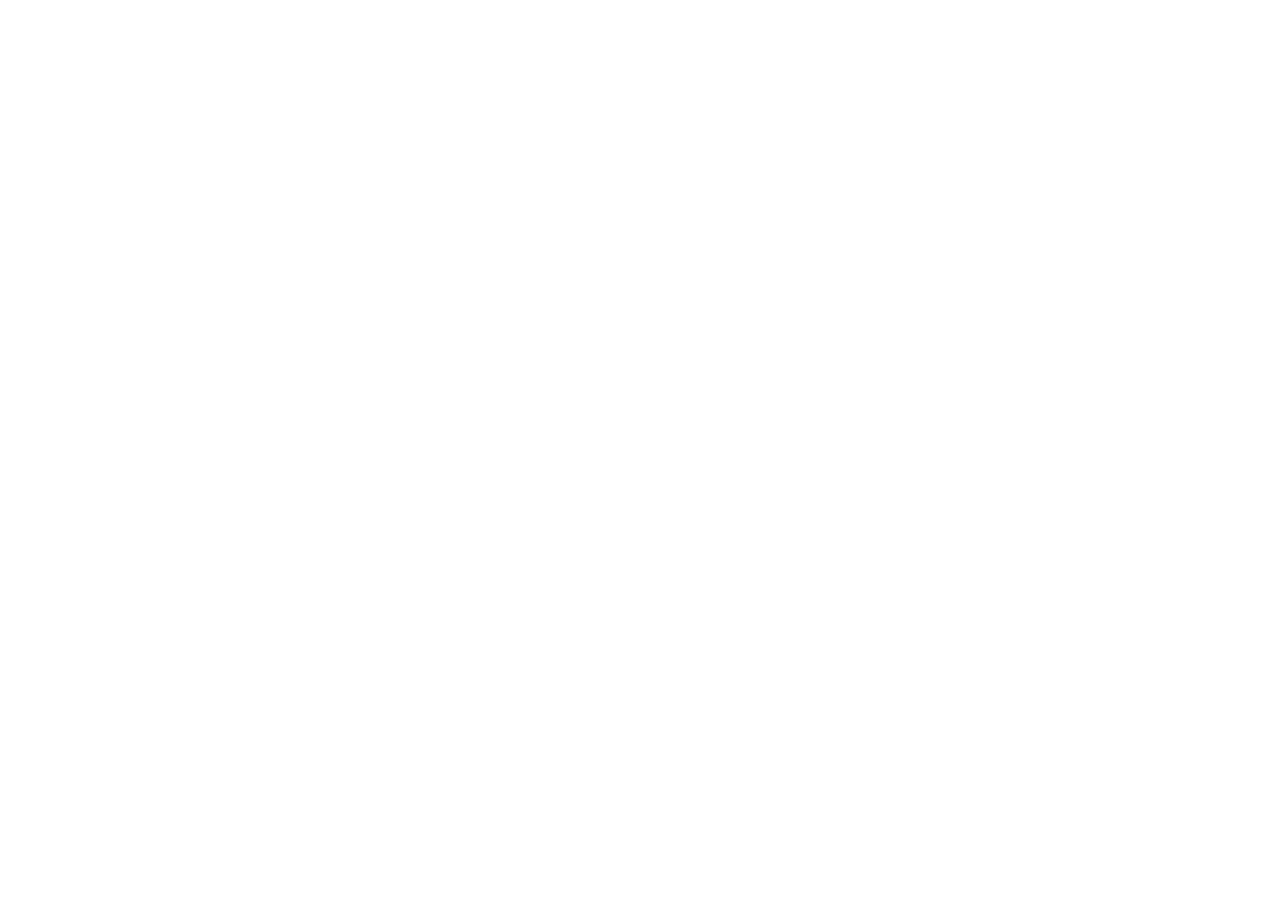
==== test.html @ 6d5f812e "first commit" ====
<!DOCTYPE html>
<html lang="en">
<head>
      <meta charset="UTF-8">
      <meta name="viewport" content="width=device-width, initial-scale=1.0">
      <title>home work</title>
</head>
<body>
      
</body>
</html>
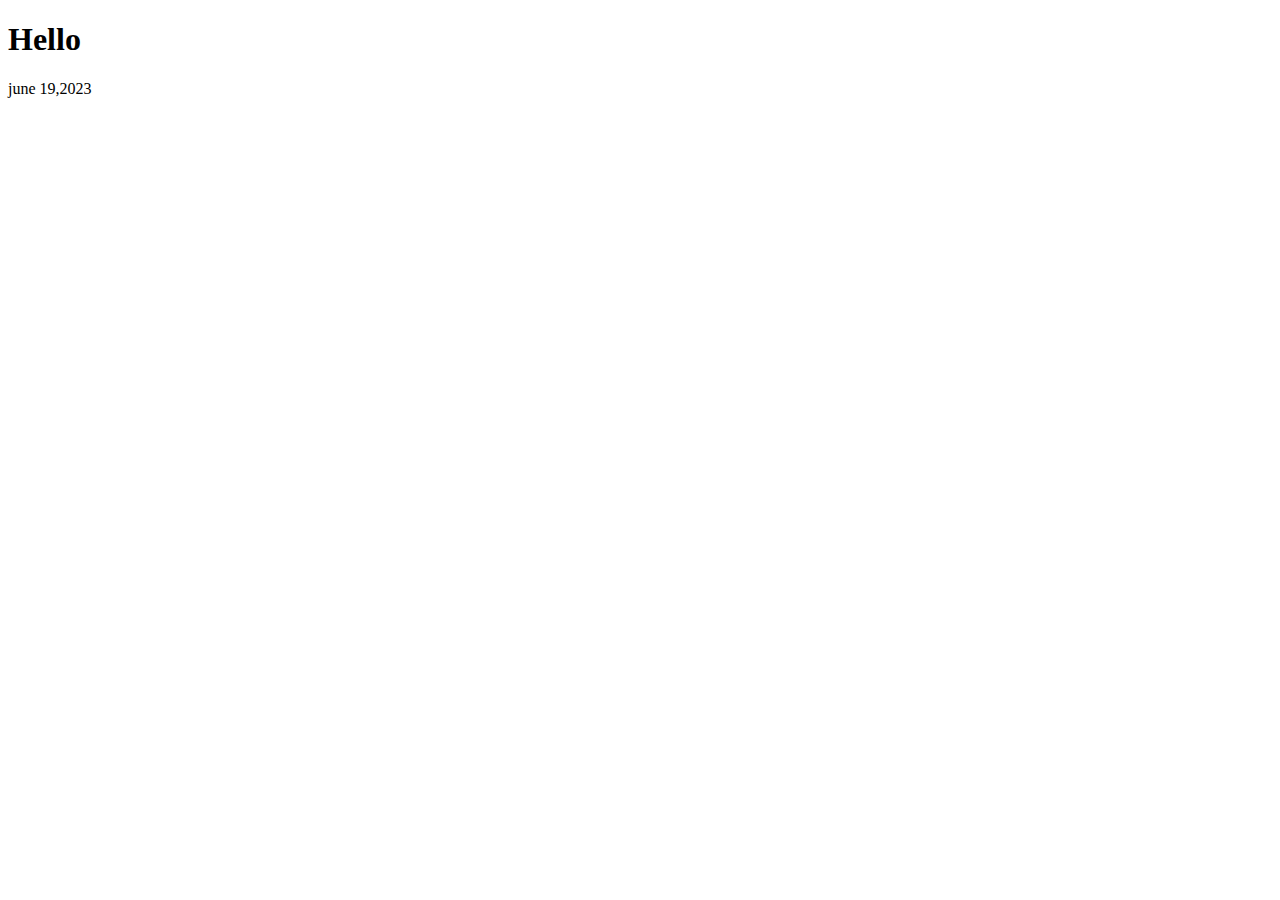
==== commit 2253da57: "this is the first tag" ====
--- a/test.html
+++ b/test.html
@@ -4,8 +4,11 @@
       <meta charset="UTF-8">
       <meta name="viewport" content="width=device-width, initial-scale=1.0">
       <title>home work</title>
+      <link rel="stylesheet" href="test.css">
 </head>
 <body>
+      <h1>Hello</h1>
+      <time datetime="2020-06-15">june 19,2023</time>
       
 </body>
 </html>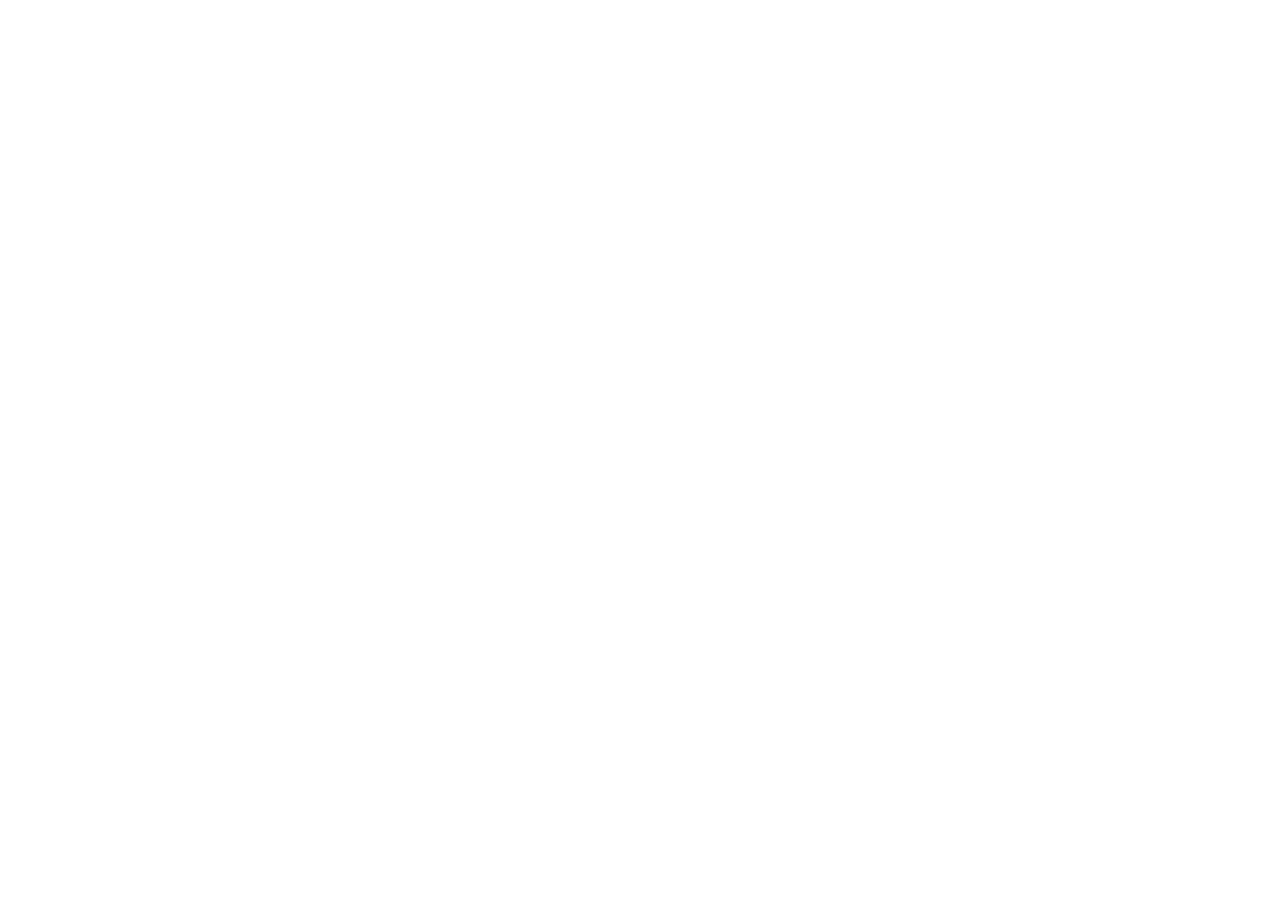
==== commit c0502b3e: "add favicon" ====
--- a/test.html
+++ b/test.html
@@ -3,12 +3,14 @@
 <head>
       <meta charset="UTF-8">
       <meta name="viewport" content="width=device-width, initial-scale=1.0">
-      <title>home work</title>
+      <title>Home work</title>
+      
+      <link rel="icon" type="image/png" sizes="32x32" href="icon/favicon.ico">
       <link rel="stylesheet" href="test.css">
 </head>
 <body>
-      <h1>Hello</h1>
-      <time datetime="2020-06-15">june 19,2023</time>
+     
+     
       
 </body>
-</html>+</html> --- a/test.css
+++ b/test.css
@@ -0,0 +1,9 @@
+*{
+      margin: 0;
+      padding: 0;
+}
+
+.manu-container{
+      background-color: ;
+}
+.manu .conten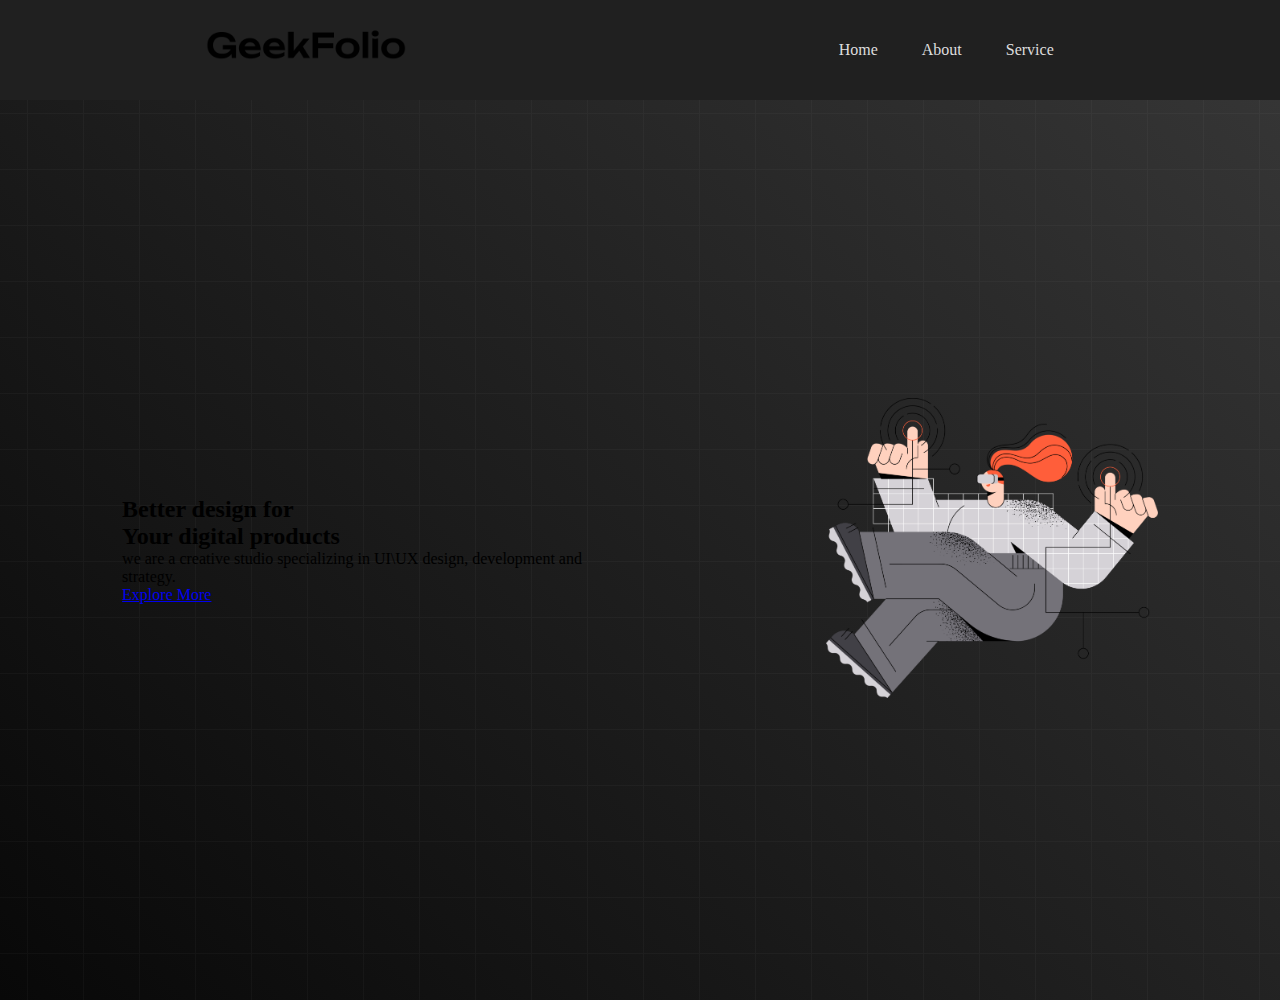
==== commit d8c38c6b: "added and design nav-bar and background img" ====
--- a/test.html
+++ b/test.html
@@ -4,11 +4,46 @@
       <meta charset="UTF-8">
       <meta name="viewport" content="width=device-width, initial-scale=1.0">
       <title>Home work</title>
-      
+
       <link rel="icon" type="image/png" sizes="32x32" href="icon/favicon.ico">
       <link rel="stylesheet" href="test.css">
 </head>
 <body>
+      <!-- header section  start form here  -->
+            <div class="nav">
+                  <div class="logo">
+                       <img class="logo-img" src="logo/logo-dark.png" alt=" geekfolio logo">
+
+                  </div>
+                  <div class="nav-bar">
+                        <ul>
+                              <li><a href="#">Home</a></li>
+                              <li><a href="#">About</a></li>
+                              <li><a href="#">Service</a></li>
+                        </ul>
+                  </div>
+            </div>
+      <!-- header section end here -->
+      <!-- start form the man menu -->
+      <div class="main">
+            <div class="left">
+                <h2>
+                  Better design for <br>
+                  Your digital products
+                </h2>
+                <p>
+                  we are a creative studio specializing in UI\UX design, development and <br>
+                  strategy.
+                </p>
+                <a href="#">Explore More</a>
+            </div>
+            <div class="right">
+                  <img class="banner-img" src="img/banner.png" alt="">
+            </div>
+      </div>
+
+
+      <!-- end form the man menu -->
      
      
       
--- a/test.css
+++ b/test.css
@@ -1,9 +1,70 @@
 *{
       margin: 0;
       padding: 0;
+      font-family: sans-serif  " Verdana, Geneva, Tahoma,";
 }
 
-.manu-container{
-      background-color: ;
+/* header section start form here */
+.header-container{
+      background-color: rgb(32, 32, 32);
+      padding: 20px;
+      color: white;
+      list-style: none;
+      display: flex;
+      align-items: center;
+      justify-content:space-around;
+      /* width: 100%;
+      height: 150px;
+      background-color: rgba(0, 0, 0, 0.671); */
+
 }
-.manu .conten+.nav{
+      background-color: rgb(32, 32, 32);
+      width: 100%;
+      height: 100px;
+      display: flex;
+      justify-content: space-around;
+      align-items: center;  
+   
+  
+      
+}
+.nav .logo .logo-img{
+      width: 200px;
+
+}
+
+.nav .nav-bar ul li{      
+      list-style-type: none;
+      display: inline-block;
+
+}
+.nav .nav-bar ul li a{
+      text-decoration: none;
+      padding: 10px 20px;
+      color: #ddd; 
+}
+.nav .nav-bar ul li a:hover{
+      background-color: rgba(29, 48, 61, 0.281);
+      color: lightskyblue;
+      border-radius: 5px;
+}
+ 
+/* header section end here */
+
+/* main content start form here */
+
+.main{
+      height: 100vh;
+      display: flex;
+      justify-content: space-around;
+      align-items: center;
+      background-image: url(img/background.png),linear-gradient(45deg,rgb(8, 8, 8),rgb(53, 53, 53));;
+
+}
+.main .right .banner-img{
+      height: 300px;
+}
+
+
+/* main content end form here */
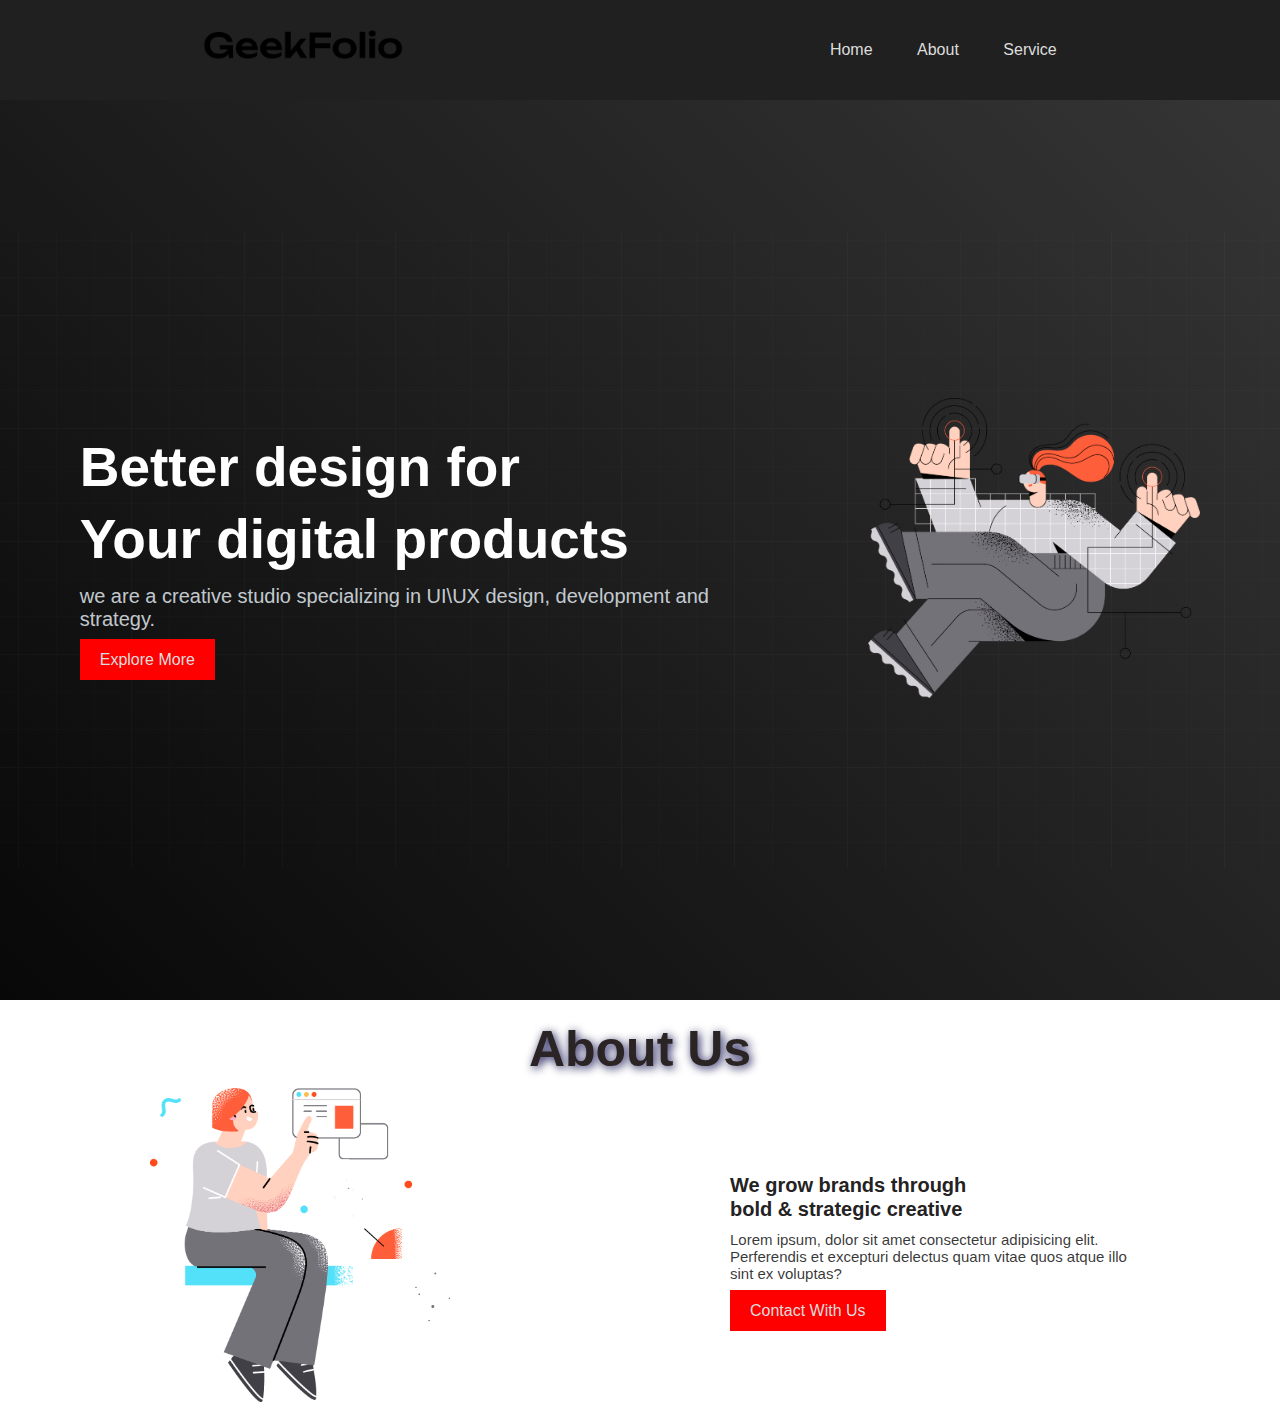
==== commit e4d1dcb1: "add about section andd some design" ====
--- a/test.html
+++ b/test.html
@@ -27,15 +27,15 @@
       <!-- start form the man menu -->
       <div class="main">
             <div class="left">
-                <h2>
+                <h2 class="title">
                   Better design for <br>
                   Your digital products
                 </h2>
-                <p>
+                <p class="description">
                   we are a creative studio specializing in UI\UX design, development and <br>
                   strategy.
                 </p>
-                <a href="#">Explore More</a>
+                <a class="btn" href="#">Explore More</a>
             </div>
             <div class="right">
                   <img class="banner-img" src="img/banner.png" alt="">
@@ -44,6 +44,25 @@
 
 
       <!-- end form the man menu -->
+      <!-- about section start form the here  -->
+      <h2 class="About-title">About Us</h2>
+      <div class="About-content">
+            <div class="image">
+                  <img class="section" src="img/section.png" alt="section image">
+            </div>
+            <div class="info">
+                  <h2 class="we-grow">We grow brands through <br>
+                        bold & strategic creative </h2>
+                        <p class="text">
+                             Lorem ipsum, dolor sit amet consectetur adipisicing elit. Perferendis et excepturi delectus quam vitae quos atque illo sint ex voluptas?
+                        </p>
+     
+                        <a class="btn conbtn" href="#"> Contact With Us</a>
+            </div>
+      </div>
+
+
+      <!-- about section end form the here  -->
      
      
       
--- a/test.css
+++ b/test.css
@@ -1,7 +1,7 @@
 *{
       margin: 0;
       padding: 0;
-      font-family: sans-serif  " Verdana, Geneva, Tahoma,";
+      font-family: sans-serif ;
 }
 
 /* header section start form here */
@@ -59,12 +59,80 @@
       display: flex;
       justify-content: space-around;
       align-items: center;
-      background-image: url(img/background.png),linear-gradient(45deg,rgb(8, 8, 8),rgb(53, 53, 53));;
+      background-image: url(img/background.png),linear-gradient(45deg,rgb(8, 8, 8),rgb(53, 53, 53));
+      background-repeat: no-repeat;
+      background-size: 100%;
+      background-position: center;
 
 }
-.main .right .banner-img{
+.banner-img{
       height: 300px;
 }
+ .title{
+      font-size: 55px;
+      line-height: 72px;
+      color: #fff;
+}
+ .description{
+      font-size: 20px;
+      margin-bottom: 20px;
+      padding-top: 10px;
+      color: rgba(240, 248, 255, 0.808);
+}
+.btn{
+      background-color: red;
+      color: #ddd;
+      padding: 12px 20px;
+      text-decoration: none;
+      border: none;
+      
+}
+.btn:hover{
+      background-color: transparent;
+      border: 1px solid red;
+}
+
+/* main content end form here
+8888888888888888888888888888888888888888888888888888888888888888888888 */
+
+/* about section start form the here */
 
 
-/* main content end form here */
+.About-content{
+      display: flex;
+      justify-content: space-around;
+      align-items: center;
+      padding: 10px;
+}
+.About-title{
+      text-align: center;
+      font-size: 50px;
+      padding-top: 20px;
+      color: #2b2424;
+      text-shadow: 2px 2px 10px  rgba(3, 1, 70, 0.925);
+
+}
+.section{
+      width: 300px;
+}
+.info{
+      width: 400px;
+}
+.info .we-grow{
+      font-size: 20px;
+      line-height: 24px;
+      margin-bottom: 10px;
+      color: rgb(36, 34, 34);
+      
+}
+.info .text{
+      margin-bottom: 20px;
+      font-size: 15px;
+      color: rgba(0, 0, 0, 0.795);
+}
+.info .conbtn:hover{
+      color: rgba(0, 0, 0, 0.842);
+}
+
+/* about section end form the here */
+
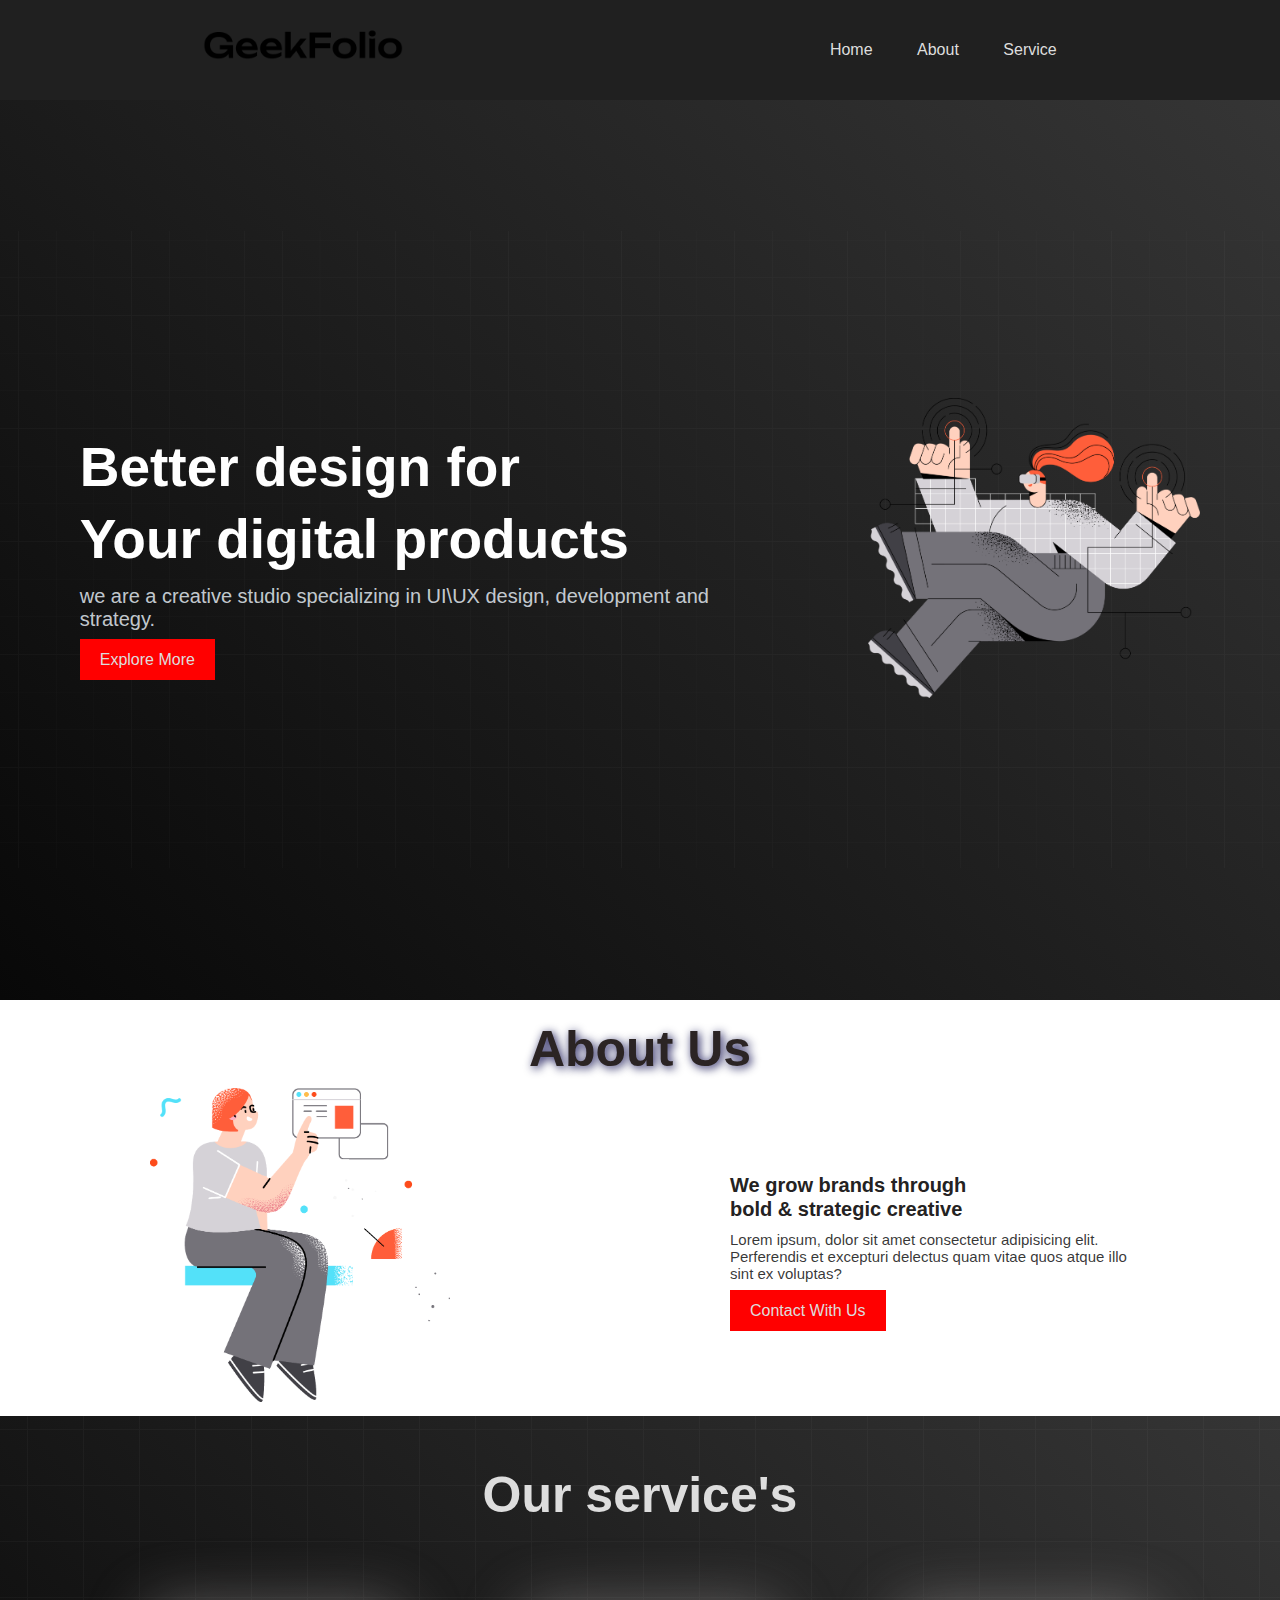
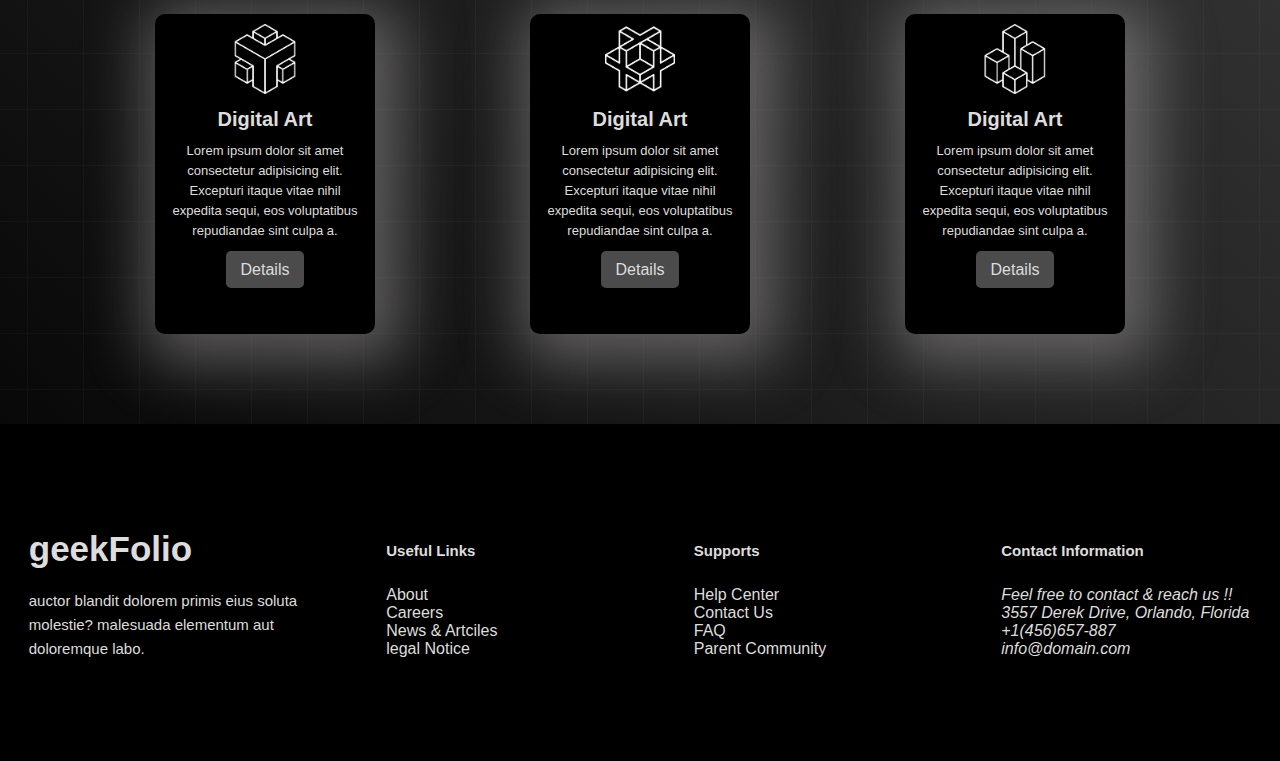
==== commit bc74e06f: "added our service section and atyle" ====
--- a/test.html
+++ b/test.html
@@ -63,6 +63,72 @@
 
 
       <!-- about section end form the here  -->
+      <!-- our service start form here -->
+      <div class="our-container">
+            <h2 class="our-servic">Our service's</h2>
+            <div class="box-container">
+                  <div class="box">
+                        <img class="icon" src="icon/0.png" alt="">
+                        <h2 class="digital">Digital Art</h2>
+                        <p class="lorem-text">Lorem ipsum dolor sit amet consectetur adipisicing elit. Excepturi itaque vitae nihil expedita sequi, eos voluptatibus repudiandae sint culpa a.</p>
+                        <a class="btn-d" href="#">details</a>
+                  </div>
+                  <div class="box">
+                        <img class="icon" src="icon/1.png" alt="">
+                        <h2 class="digital">Digital Art</h2>
+                        <p class="lorem-text">Lorem ipsum dolor sit amet consectetur adipisicing elit. Excepturi itaque vitae nihil expedita sequi, eos voluptatibus repudiandae sint culpa a.</p>
+                        <a class="btn-d" href="#">details</a>
+                  </div>
+                  <div class="box">
+                        <img class="icon" src="icon/2.png" alt="">
+                        <h2 class="digital">Digital Art</h2>
+                        <p class="lorem-text">Lorem ipsum dolor sit amet consectetur adipisicing elit. Excepturi itaque vitae nihil expedita sequi, eos voluptatibus repudiandae sint culpa a.</p>
+                        <a class="btn-d" href="#">details</a>
+                  </div>
+            </div>
+      </div>
+      <!-- our service end form here 
+      88888888888888888888888888888888888888888888888888888888888888-->
+
+      <!-- footer section start here -->
+      <footer>
+            <div class="footer">
+                  <div class="box1">
+                        <h2 class="geekfolio">geekFolio</h2>
+                        <p class="auctor">auctor blandit dolorem primis eius soluta <br>
+                        molestie? malesuada elementum aut doloremque labo.</p>
+                  </div>
+                  <div class="box2">
+                        <h2 class="head-titel">
+                              Useful Links
+                        </h2>
+                        <li>About</li>
+                        <li>Careers</li>
+                        <li>News & Artciles</li>
+                        <li>legal Notice</li>
+                  </div>
+                  <div class="box2">
+                        <h2 class="head-titel">Supports</h2>
+                        <li>Help Center</li>
+                        <li>Contact Us</li>
+                        <li>FAQ</li>
+                        <li>Parent Community</li>
+                  </div>
+                  <div class="box2">
+                        <h2 class="head-titel">Contact Information</h2>
+                        <address>
+                              <li>Feel free to contact & reach us !!</li>
+                              <li>3557 Derek Drive, Orlando, Florida </li>
+                              <li>+1(456)657-887</li>
+                              <li>info@domain.com</li>
+                                    
+
+                        </address>
+                  </div>
+            </div>
+      </footer>
+      <!-- footer section end here 
+      88888888888888888888888888888888888888888888888888888888888888-->
      
      
       
--- a/test.css
+++ b/test.css
@@ -134,5 +134,115 @@
       color: rgba(0, 0, 0, 0.842);
 }
 
-/* about section end form the here */
-
+/* about section end form the here 
+88888888888888888888888888888888888888888888888888888888888888*/
+
+/* our service start here */
+.our-container{
+      background-image: url(img/background.png),linear-gradient(45deg,rgb(8, 8, 8),rgb(53, 53, 53));
+}
+.our-container .our-servic{
+      margin: 0;
+      padding-top: 50px;
+      text-align: center;
+      font-size: 50px;
+      color: #ddd;
+
+}
+.box-container{
+      height: 500px;
+      display: flex;
+      justify-content: space-evenly;
+      align-items:center; 
+
+
+}
+.box-container .box{
+      width: 200px;
+      height: 300px;
+      border-radius: 10px;
+      text-align: center;
+      color: #ddd;
+      padding: 10px;
+      background-color: #000;
+      box-shadow: 10px 10px 60px 20px  rgba(170, 166, 166, 0.473);
+}
+.box-container .box .digital{
+      font-size: 20px;
+      margin-top: 10px;
+      margin-bottom: 10px;
+}
+.box-container .box .lorem-text{
+      font-size: 13px;
+      font-weight: 400;
+      line-height: 20px;
+      margin-bottom: 20px;
+
+}
+.box-container .box .icon{
+      width: 70px;
+}
+.btn-d{
+      background-color: #dddddd56;
+      text-decoration: none;
+      text-transform: capitalize;
+      padding: 10px 15px;
+      border-radius: 5px;
+      color: #ddd;
+}
+.btn-d:hover{
+      background-color: #faba32;
+      color: white;
+}
+/* our service end here 
+8888888888888888888888888888888888888888888888888888888888888888*/
+
+/* footer section start here */
+.footer{
+      padding-top: 100px;
+      display: flex;
+      justify-content: space-around;
+      align-items: center;
+      background-color: #000000;
+      color: #ddd;
+}
+.footer .box1{
+      width: 300px;
+      padding-bottom: 100px;
+
+}
+.footer .box1 .geekfolio{
+      font-size: 35px;
+      font-weight: 700;
+      line-height: 50px;
+      margin-bottom: 15px;    
+}
+.footer .box1 .auctor{
+      font-size: 15px;
+      font-weight: 400;
+      line-height: 24px;
+      text-align: left;
+
+}
+
+.footer .box2{
+      width: 250px;
+      padding-bottom: 100px;
+
+}
+
+.footer .box2 .head-titel{
+      font-size: 15px;
+      line-height: 50px;
+      padding-bottom: 10px;
+      text-align: left;
+
+}
+.footer .box2 li{
+      list-style: none;
+}
+
+/* footer section end here */
+
+
+
